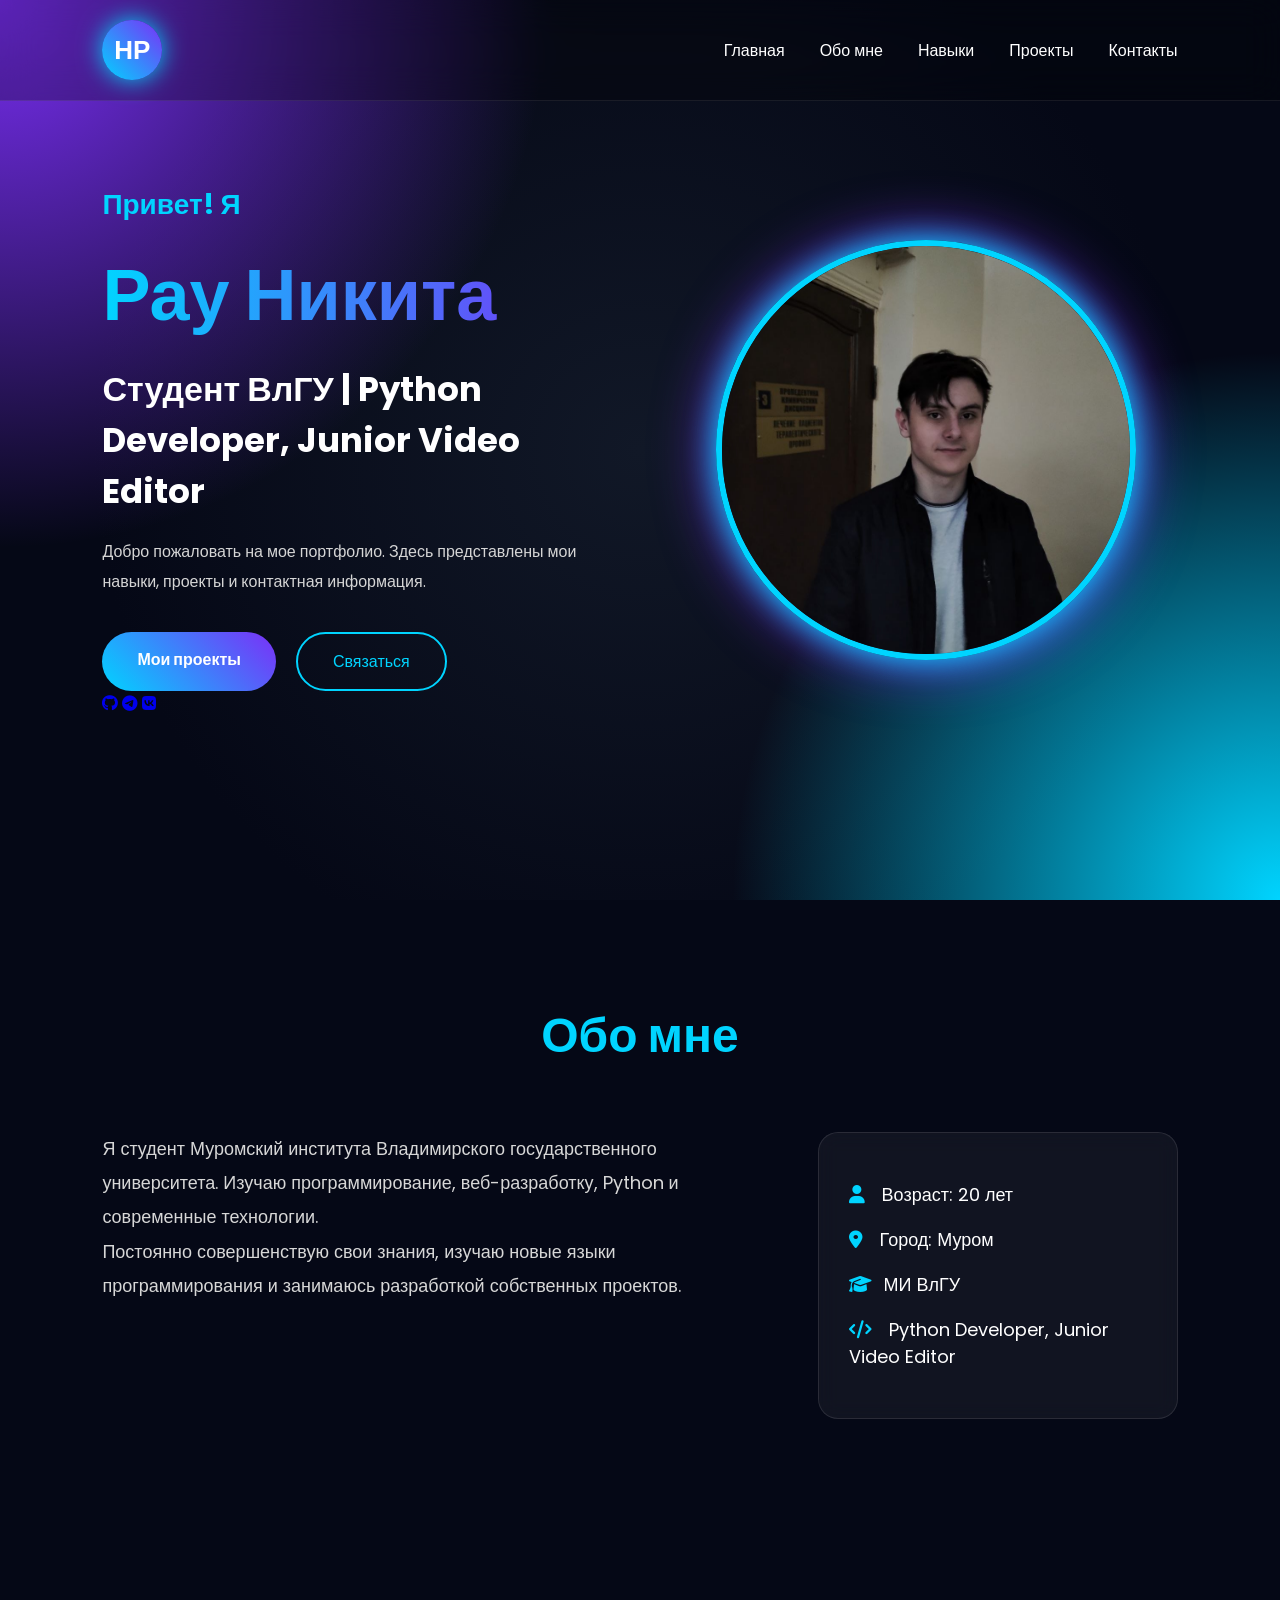
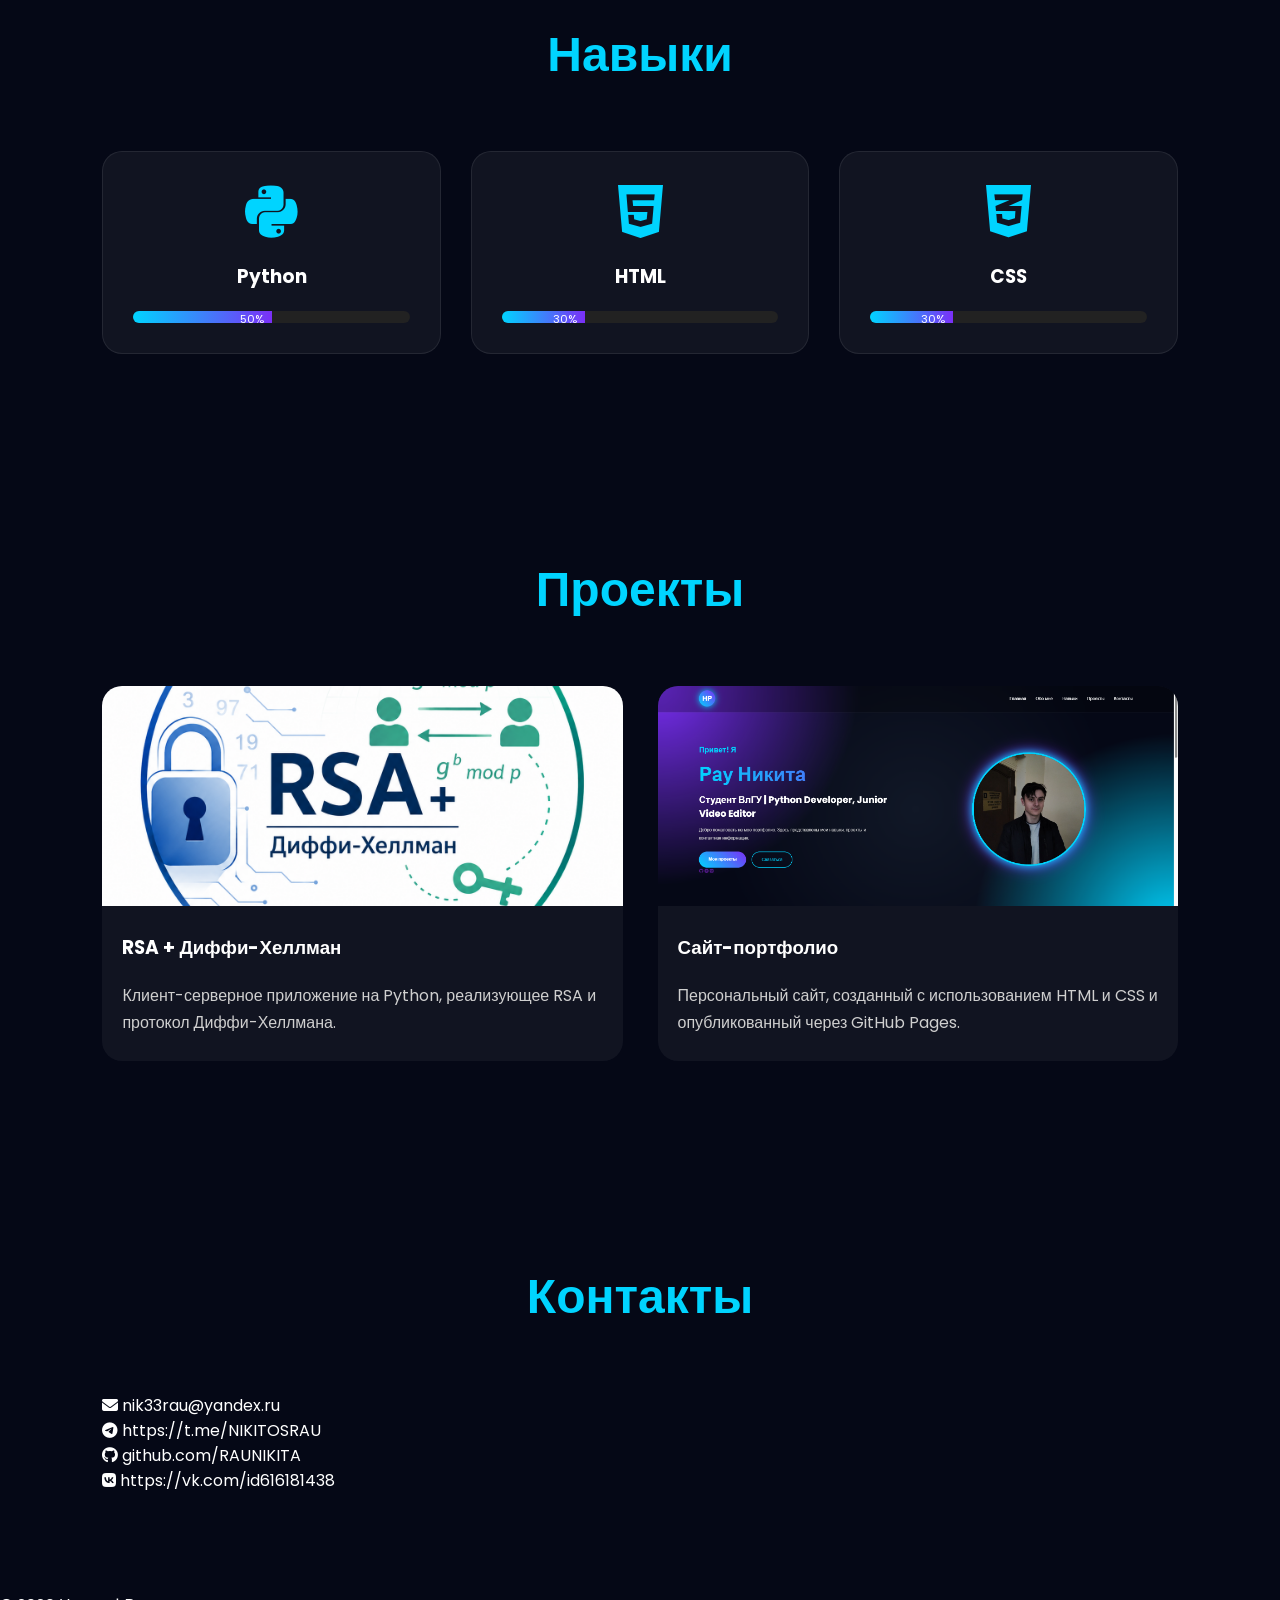
==== index.html @ 82c47138 "Add files via upload" ====
<!DOCTYPE html>
<html lang="ru">

<head>
    <meta charset="UTF-8">
    <meta name="viewport" content="width=device-width, initial-scale=1.0">
    <title>Моё портфолио</title>

    <!-- CSS -->
    <link rel="stylesheet" href="style.css">

    <!-- Иконки -->
    <link rel="stylesheet"
        href="https://cdnjs.cloudflare.com/ajax/libs/font-awesome/6.5.2/css/all.min.css">
</head>

<body>

    <!-- =================== Шапка =================== -->

    <header>

        <div class="logo">
            <span>НР</span>
        </div>

        <nav>

            <a href="#home">Главная</a>
            <a href="#about">Обо мне</a>
            <a href="#skills">Навыки</a>
            <a href="#projects">Проекты</a>
            <a href="#contacts">Контакты</a>

        </nav>

    </header>


    <!-- =================== Главная =================== -->

    <section class="hero" id="home">

        <div class="hero-text">

            <h3>Привет! Я</h3>

            <h1>Рау Никита</h1>

            <h2>Студент ВлГУ | Python Developer, Junior Video Editor</h2>

            <p>

                Добро пожаловать на мое портфолио.

                Здесь представлены мои навыки,

                проекты и контактная информация.

            </p>

            <div class="buttons">

                <a href="#projects" class="btn">Мои проекты</a>

                <a href="#contacts" class="btn2">Связаться</a>

            </div>

            <div class="social">

                <a href="https://github.com/RAUNIKITA"><i class="fab fa-github"></i></a>

                <a href="https://t.me/NIKITOSRAU"><i class="fab fa-telegram"></i></a>

                <a href="https://vk.com/id616181438"><i class="fab fa-vk"></i></a>

            </div>

        </div>


        <div class="hero-image">

            <img src="logo1.jpg" alt="Фото">

        </div>

    </section>



    <!-- =================== ОБО МНЕ =================== -->

    <section id="about">

        <h2 class="title">Обо мне</h2>

        <div class="about">

            <div class="about-text">

                <p>

                    Я студент Муромский института Владимирского государственного университета.

                    Изучаю программирование, веб-разработку,

                    Python и современные технологии.

                </p>

                <p>

                    Постоянно совершенствую свои знания,

                    изучаю новые языки программирования

                    и занимаюсь разработкой собственных проектов.

                </p>

            </div>


            <div class="info">

                <div><i class="fa-solid fa-user"></i> Возраст: 20 лет</div>

                <div><i class="fa-solid fa-location-dot"></i> Город: Муром</div>

                <div><i class="fa-solid fa-graduation-cap"></i>МИ ВлГУ</div>

                <div><i class="fa-solid fa-code"></i> Python Developer, Junior Video Editor</div>

            </div>

        </div>

    </section>



    <!-- =================== НАВЫКИ =================== -->

    <section id="skills">

        <h2 class="title">Навыки</h2>

        <div class="skills">

            <div class="card">

                <i class="fab fa-python"></i>

                <h3>Python</h3>

                <div class="progress">

                    <div style="width:50%">50%</div>

                </div>

            </div>

            <div class="card">

                <i class="fab fa-html5"></i>

                <h3>HTML</h3>

                <div class="progress">

                    <div style="width:30%">30%</div>

                </div>

            </div>

            <div class="card">

                <i class="fab fa-css3-alt"></i>

                <h3>CSS</h3>

                <div class="progress">

                    <div style="width:30%">30%</div>

                </div>


    </section>



    <!-- =================== ПРОЕКТЫ =================== -->

    <section id="projects">

        <h2 class="title">Проекты</h2>

        <div class="projects">

            <div class="project">

                <img src="logo3.png">

                <h3>RSA + Диффи-Хеллман</h3>

                <p>

                    Клиент-серверное приложение на Python,

                    реализующее RSA и протокол

                    Диффи-Хеллмана.

                </p>

            </div>

            <div class="project">

                <img src="logo2.PNG">

                <h3>Сайт-портфолио</h3>

                <p>

                    Персональный сайт, созданный
                    с использованием HTML и CSS
                    и опубликованный через GitHub Pages.

                </p>

            

            </div>

        </div>

    </section>



    <!-- =================== КОНТАКТЫ =================== -->

    <section id="contacts">

        <h2 class="title">Контакты</h2>

        <div class="contacts">

            <div>

                <i class="fas fa-envelope"></i>

                nik33rau@yandex.ru

            </div>

            <div>

                <i class="fab fa-telegram"></i>

                https://t.me/NIKITOSRAU

            </div>

            <div>

                <i class="fab fa-github"></i>

                github.com/RAUNIKITA

            </div>

            <div>

                <i class="fab fa-vk"></i>

                https://vk.com/id616181438

            </div>

        </div>

    </section>



    <!-- =================== Footer =================== -->

    <footer>

        © 2026 Никита | Все права защищены

    </footer>

    <script src="script.js"></script>

</body>

</html>
---- style.css ----
/* ========================= */
/* Google Fonts */
/* ========================= */

@import url('https://fonts.googleapis.com/css2?family=Poppins:wght@300;400;500;600;700;800&display=swap');

*{
    margin:0;
    padding:0;
    box-sizing:border-box;
    scroll-behavior:smooth;
    font-family:'Poppins',sans-serif;
}

body{

    background:#050816;

    color:white;

    overflow-x:hidden;

}

/* ========================= */
/* Фон */
/* ========================= */

body::before{

    content:"";

    position:fixed;

    top:0;
    left:0;

    width:100%;
    height:100%;

    background:
    radial-gradient(circle at top left,#7b2ff7 0%,transparent 35%),
    radial-gradient(circle at bottom right,#00d4ff 0%,transparent 35%),
    radial-gradient(circle at center,#111827 0%,#050816 70%);

    z-index:-2;

}

body::after{

    content:"";

    position:fixed;

    width:100%;
    height:100%;

    background-image:

    radial-gradient(rgba(255,255,255,.12) 1px,transparent 1px);

    background-size:35px 35px;

    opacity:.25;

    z-index:-1;

}

/* ========================= */
/* HEADER */
/* ========================= */

header{

    position:fixed;

    top:0;

    left:0;

    width:100%;

    padding:20px 8%;

    display:flex;

    justify-content:space-between;

    align-items:center;

    backdrop-filter:blur(18px);

    background:rgba(0,0,0,.25);

    border-bottom:1px solid rgba(255,255,255,.08);

    z-index:1000;

}

.logo{

    width:60px;

    height:60px;

    border-radius:50%;

    display:flex;

    justify-content:center;

    align-items:center;

    background:linear-gradient(45deg,#00d4ff,#7b2ff7);

    font-size:26px;

    font-weight:bold;

    box-shadow:0 0 25px #00d4ff;

}

nav{

    display:flex;

    gap:35px;

}

nav a{

    text-decoration:none;

    color:white;

    font-weight:500;

    transition:.4s;

}

nav a:hover{

    color:#00d4ff;

}

/* ========================= */
/* HERO */
/* ========================= */

.hero{

    min-height:100vh;

    display:flex;

    justify-content:space-between;

    align-items:center;

    padding:130px 8%;

    gap:70px;

}

.hero-text{

    flex:1;

}

.hero h3{

    color:#00d4ff;

    font-size:28px;

}

.hero h1{

    font-size:72px;

    margin:15px 0;

    background:linear-gradient(90deg,#00d4ff,#7b2ff7);

    -webkit-background-clip:text;

    -webkit-text-fill-color:transparent;

}

.hero h2{

    font-size:34px;

    margin-bottom:20px;

}

.hero p{

    line-height:1.9;

    color:#d5d5d5;

    max-width:620px;

}

/* ========================= */
/* КНОПКИ */
/* ========================= */

.buttons{

    margin-top:35px;

    display:flex;

    gap:20px;

}

.btn{

    text-decoration:none;

    padding:15px 35px;

    border-radius:35px;

    background:linear-gradient(45deg,#00d4ff,#7b2ff7);

    color:white;

    font-weight:bold;

    transition:.4s;

}

.btn:hover{

    transform:translateY(-5px);

    box-shadow:0 0 25px #00d4ff;

}

.btn2{

    text-decoration:none;

    padding:15px 35px;

    border-radius:35px;

    border:2px solid #00d4ff;

    color:#00d4ff;

    transition:.4s;

}

.btn2:hover{

    background:#00d4ff;

    color:black;

}
/* ========================= */
/* Фото */
/* ========================= */

.hero-image{

    flex:1;

    display:flex;

    justify-content:center;

    align-items:center;

}

.hero-image img{

    width:420px;

    height:420px;

    object-fit:cover;

    border-radius:50%;

    border:6px solid #00d4ff;

    box-shadow:
        0 0 30px #00d4ff,
        0 0 60px #7b2ff7;

    animation:float 4s ease-in-out infinite;

}

@keyframes float{

    0%{
        transform:translateY(0px);
    }

    50%{
        transform:translateY(-20px);
    }

    100%{
        transform:translateY(0px);
    }

}


/* ========================= */
/* Заголовки */
/* ========================= */

section{

    padding:100px 8%;

}

.title{

    text-align:center;

    font-size:48px;

    margin-bottom:60px;

    color:#00d4ff;

}


/* ========================= */
/* Обо мне */
/* ========================= */

.about{

    display:flex;

    justify-content:space-between;

    align-items:flex-start;

    gap:60px;

    flex-wrap:wrap;

}

.about-text{

    flex:1;

    font-size:18px;

    line-height:1.9;

    color:#d7d7d7;

}

.info{

    width:360px;

    background:rgba(255,255,255,.05);

    padding:30px;

    border-radius:20px;

    border:1px solid rgba(255,255,255,.1);

    backdrop-filter:blur(10px);

}

.info div{

    margin:18px 0;

    font-size:18px;

}

.info i{

    color:#00d4ff;

    margin-right:12px;

}


/* ========================= */
/* Навыки */
/* ========================= */

.skills{

    display:grid;

    grid-template-columns:repeat(auto-fit,minmax(250px,1fr));

    gap:30px;

}

.card{

    background:rgba(255,255,255,.05);

    border-radius:20px;

    padding:30px;

    text-align:center;

    transition:.4s;

    border:1px solid rgba(255,255,255,.08);

}

.card:hover{

    transform:translateY(-12px);

    box-shadow:0 0 25px #00d4ff;

}

.card i{

    font-size:60px;

    color:#00d4ff;

    margin-bottom:20px;

}

.card h3{

    margin-bottom:20px;

}

.progress{

    background:#222;

    height:12px;

    border-radius:20px;

    overflow:hidden;

}

.progress div{

    height:100%;

    background:linear-gradient(90deg,#00d4ff,#7b2ff7);

    text-align:right;

    color:white;

    font-size:11px;

    padding-right:8px;

}


/* ========================= */
/* Проекты */
/* ========================= */

.projects{

    display:grid;

    grid-template-columns:repeat(auto-fit,minmax(320px,1fr));

    gap:35px;

}

.project{

    background:rgba(255,255,255,.05);

    border-radius:20px;

    overflow:hidden;

    transition:.4s;

}

.project:hover{

    transform:translateY(-10px);

    box-shadow:0 0 30px #7b2ff7;

}

.project img{

    width:100%;

    height:220px;

    object-fit:cover;

}

.project h3{

    padding:20px;

}

.project p{

    padding:0 20px 25px;

    color:#cfcfcf;

    line-height:1.7;

}
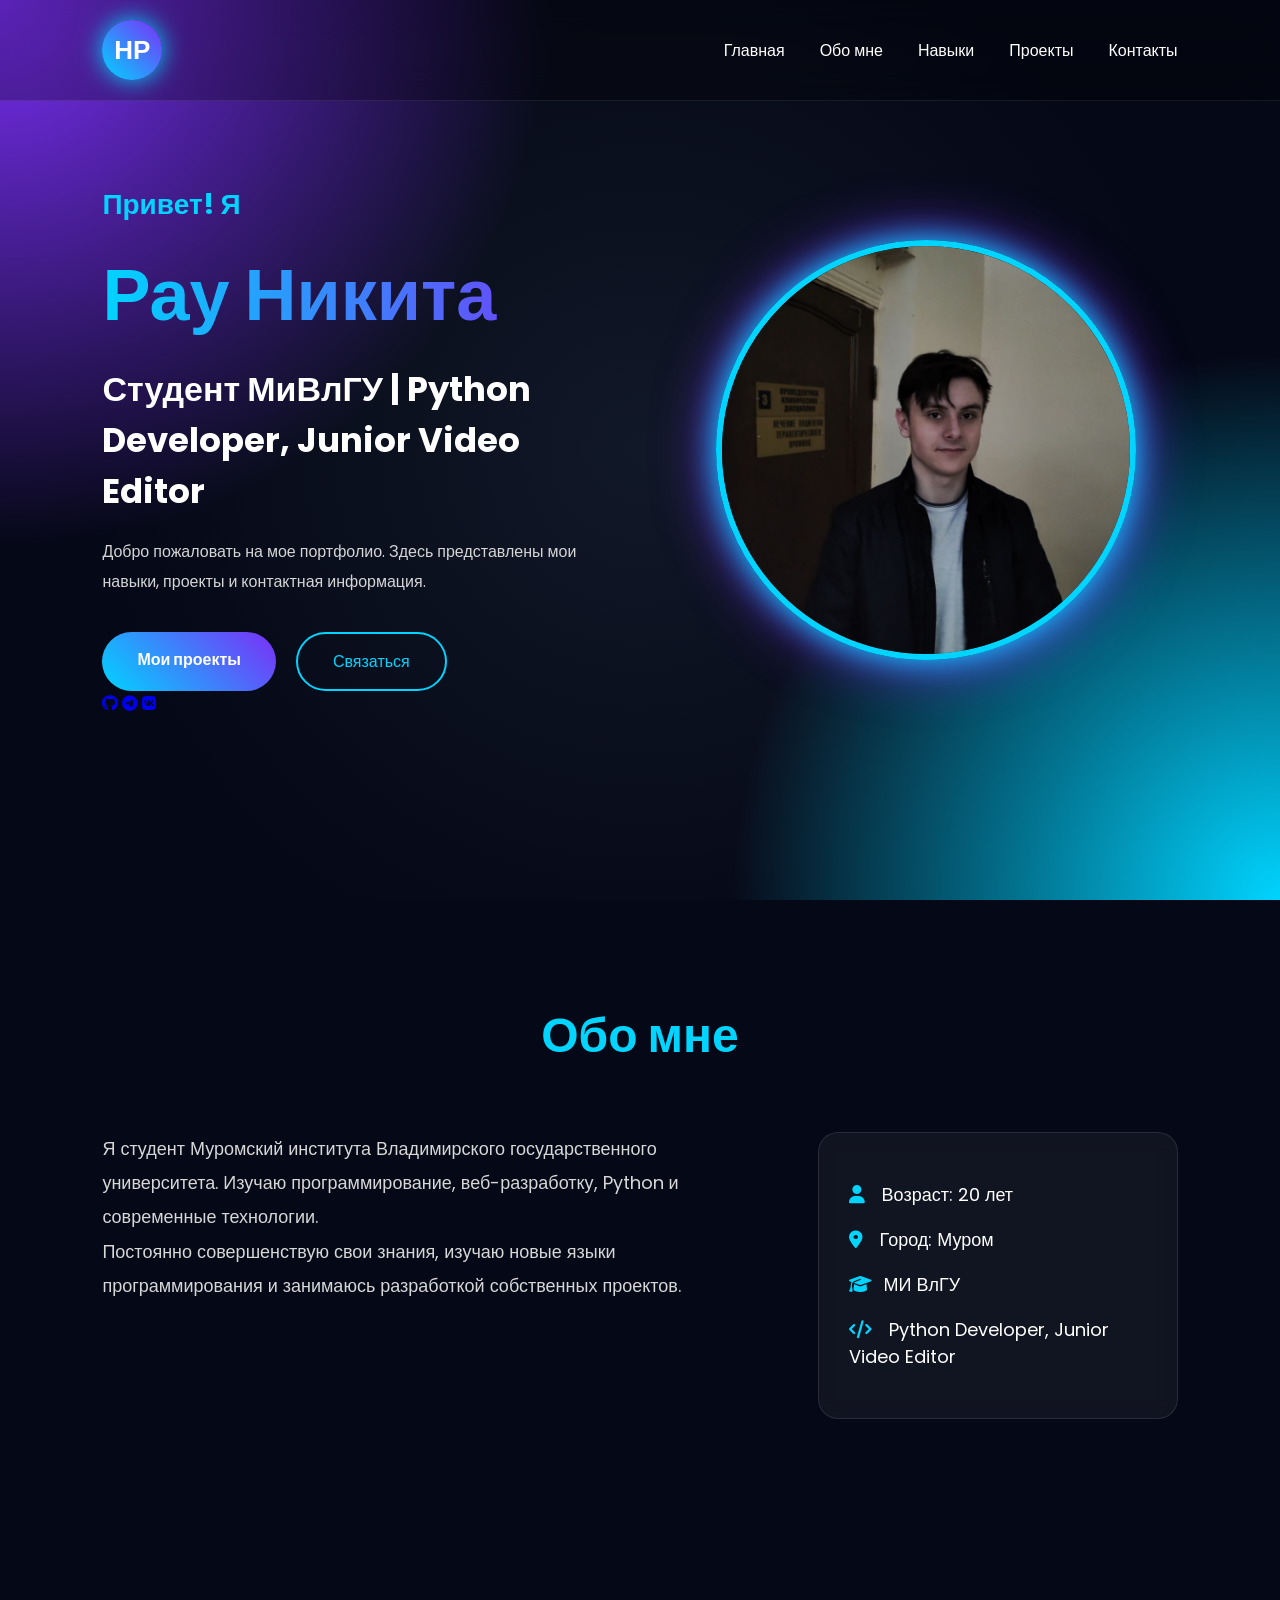
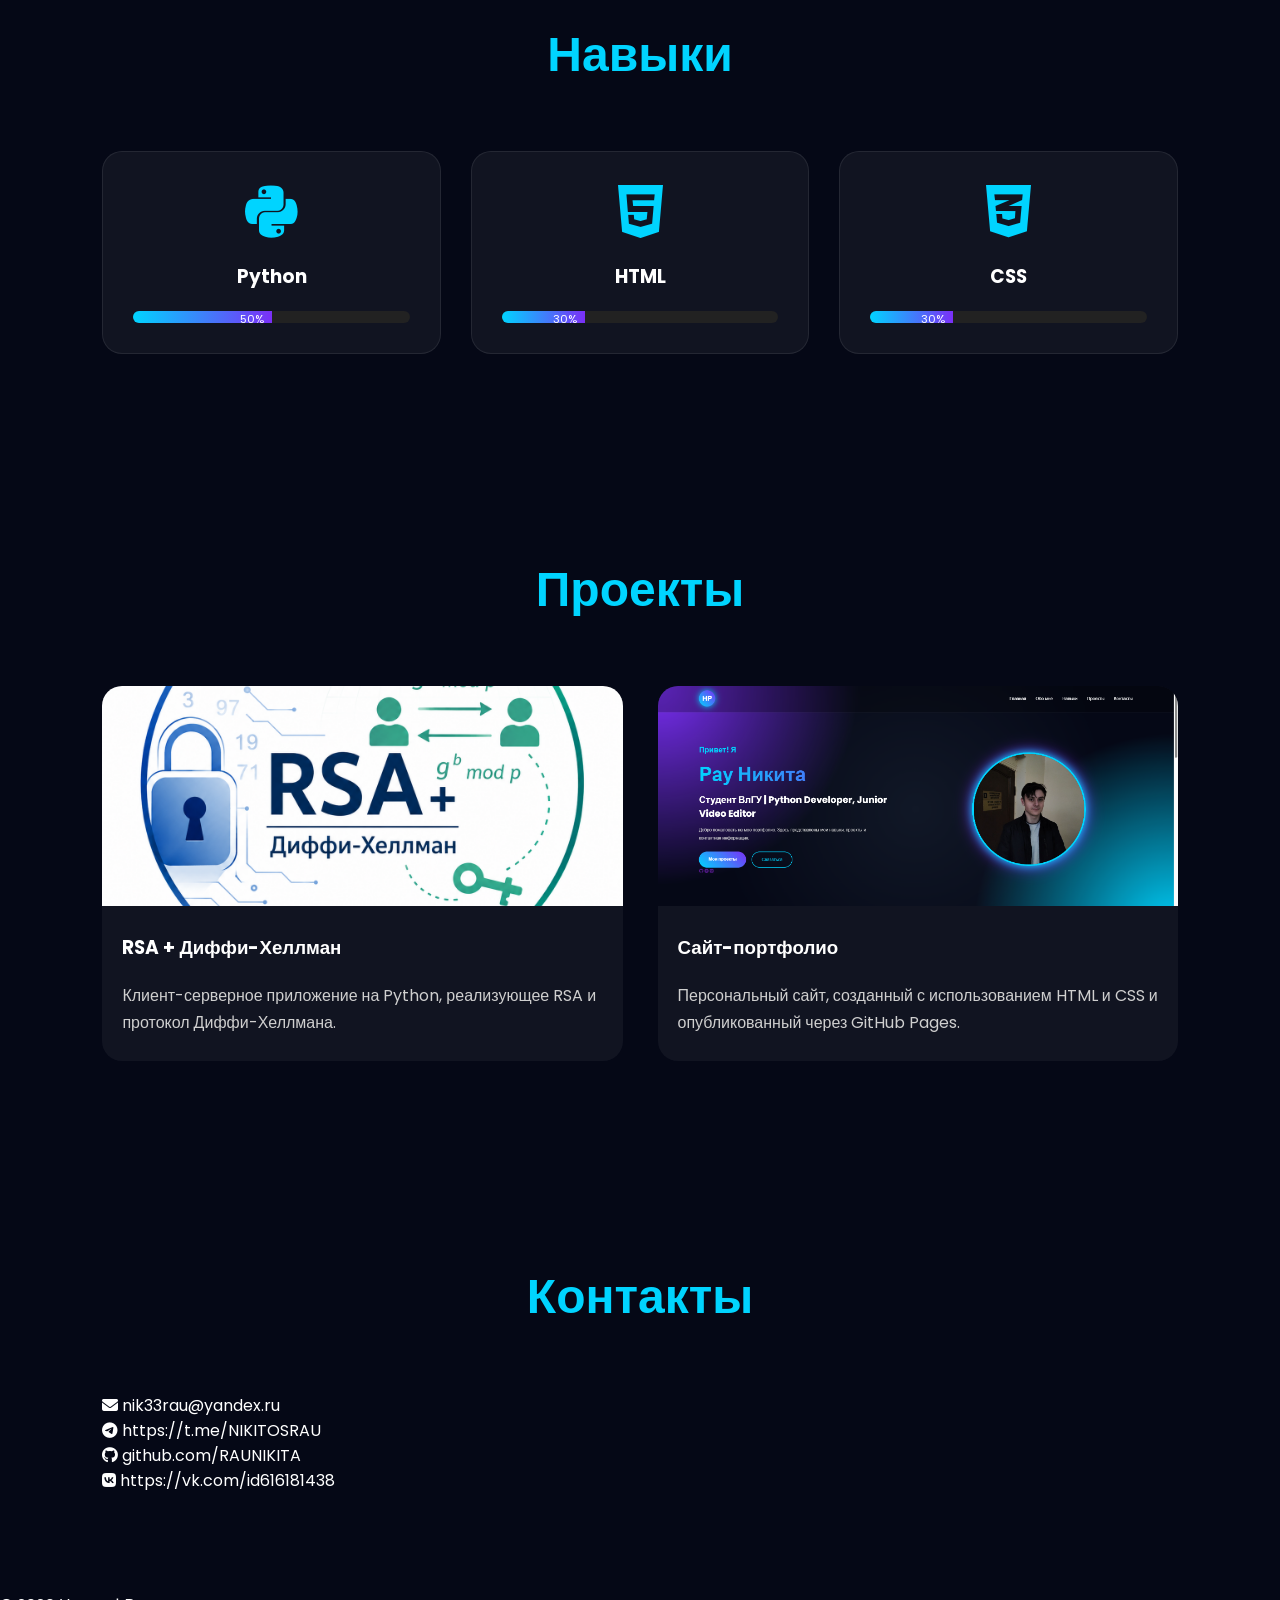
==== commit ec8a815b: "Update index.html" ====
--- a/index.html
+++ b/index.html
@@ -47,7 +47,7 @@
 
             <h1>Рау Никита</h1>
 
-            <h2>Студент ВлГУ | Python Developer, Junior Video Editor</h2>
+            <h2>Студент МиВлГУ | Python Developer, Junior Video Editor</h2>
 
             <p>
 
@@ -302,4 +302,4 @@
 
 </body>
 
-</html>+</html>
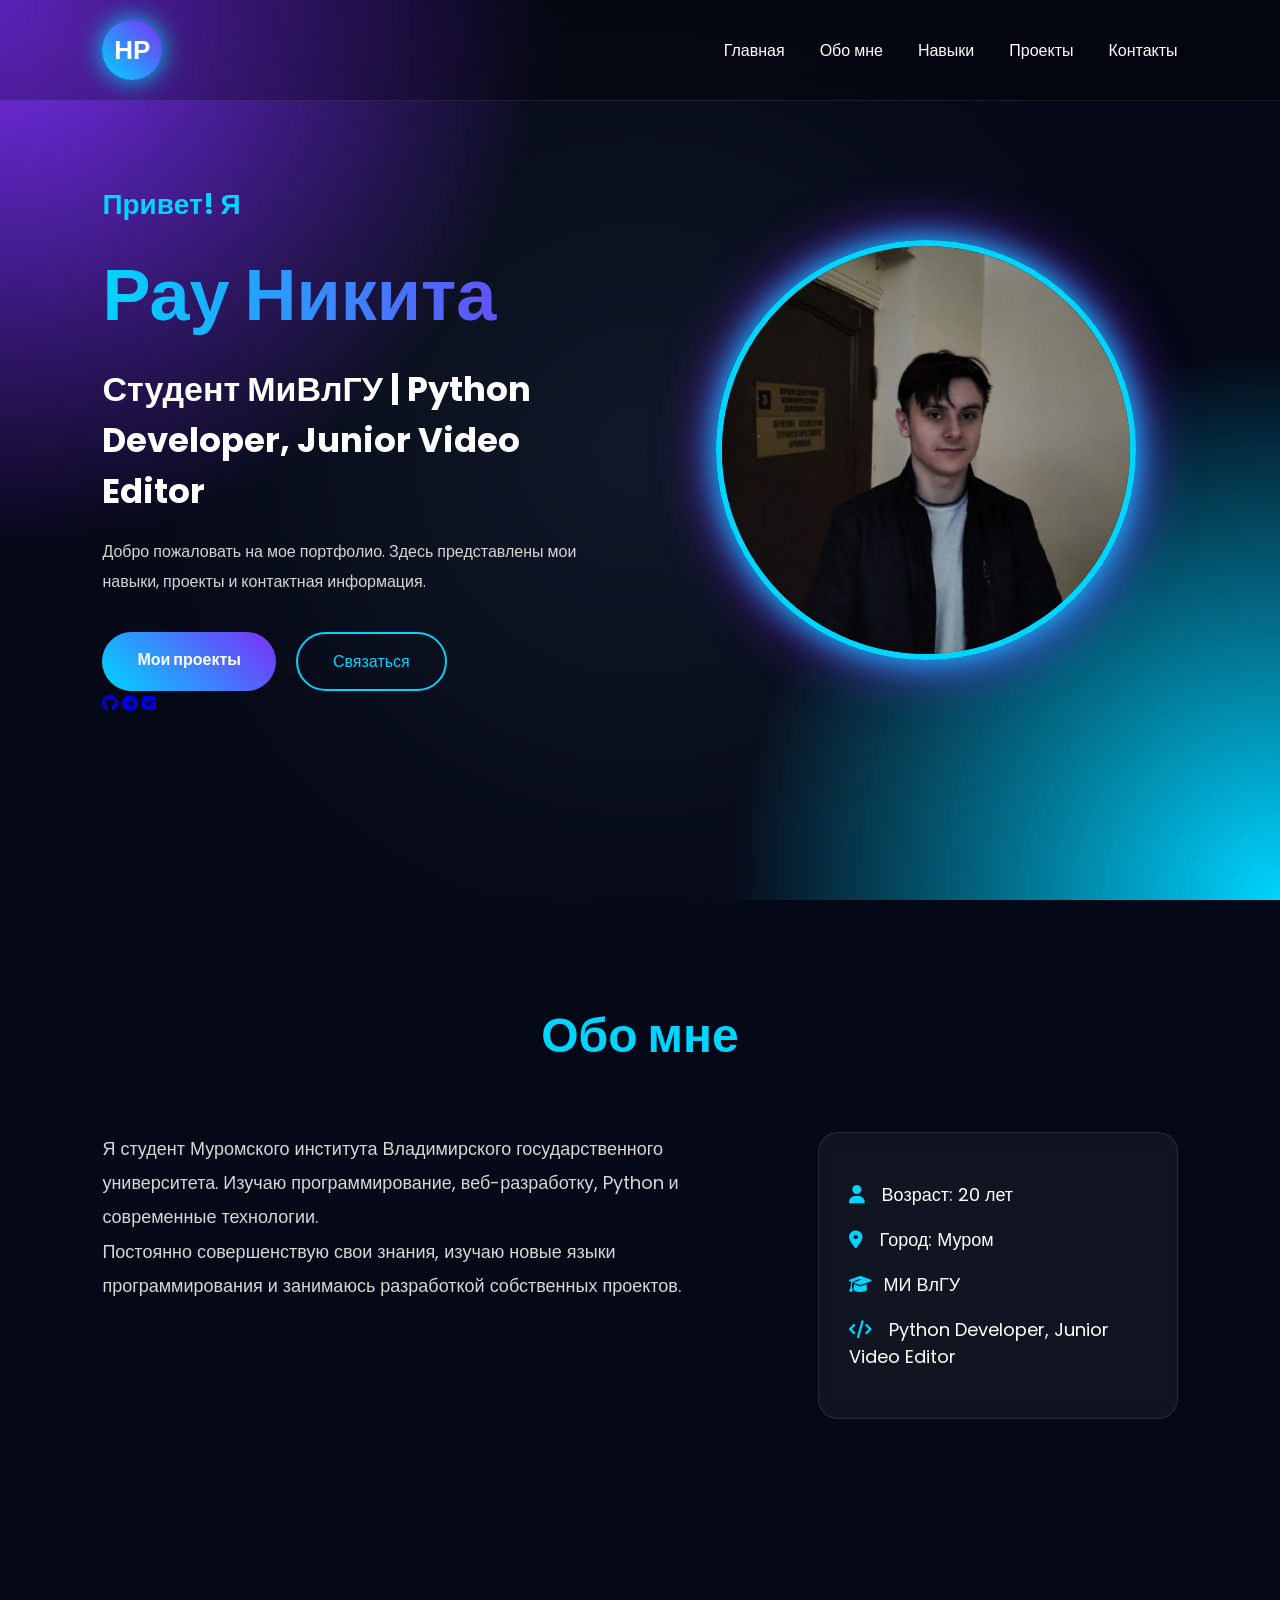
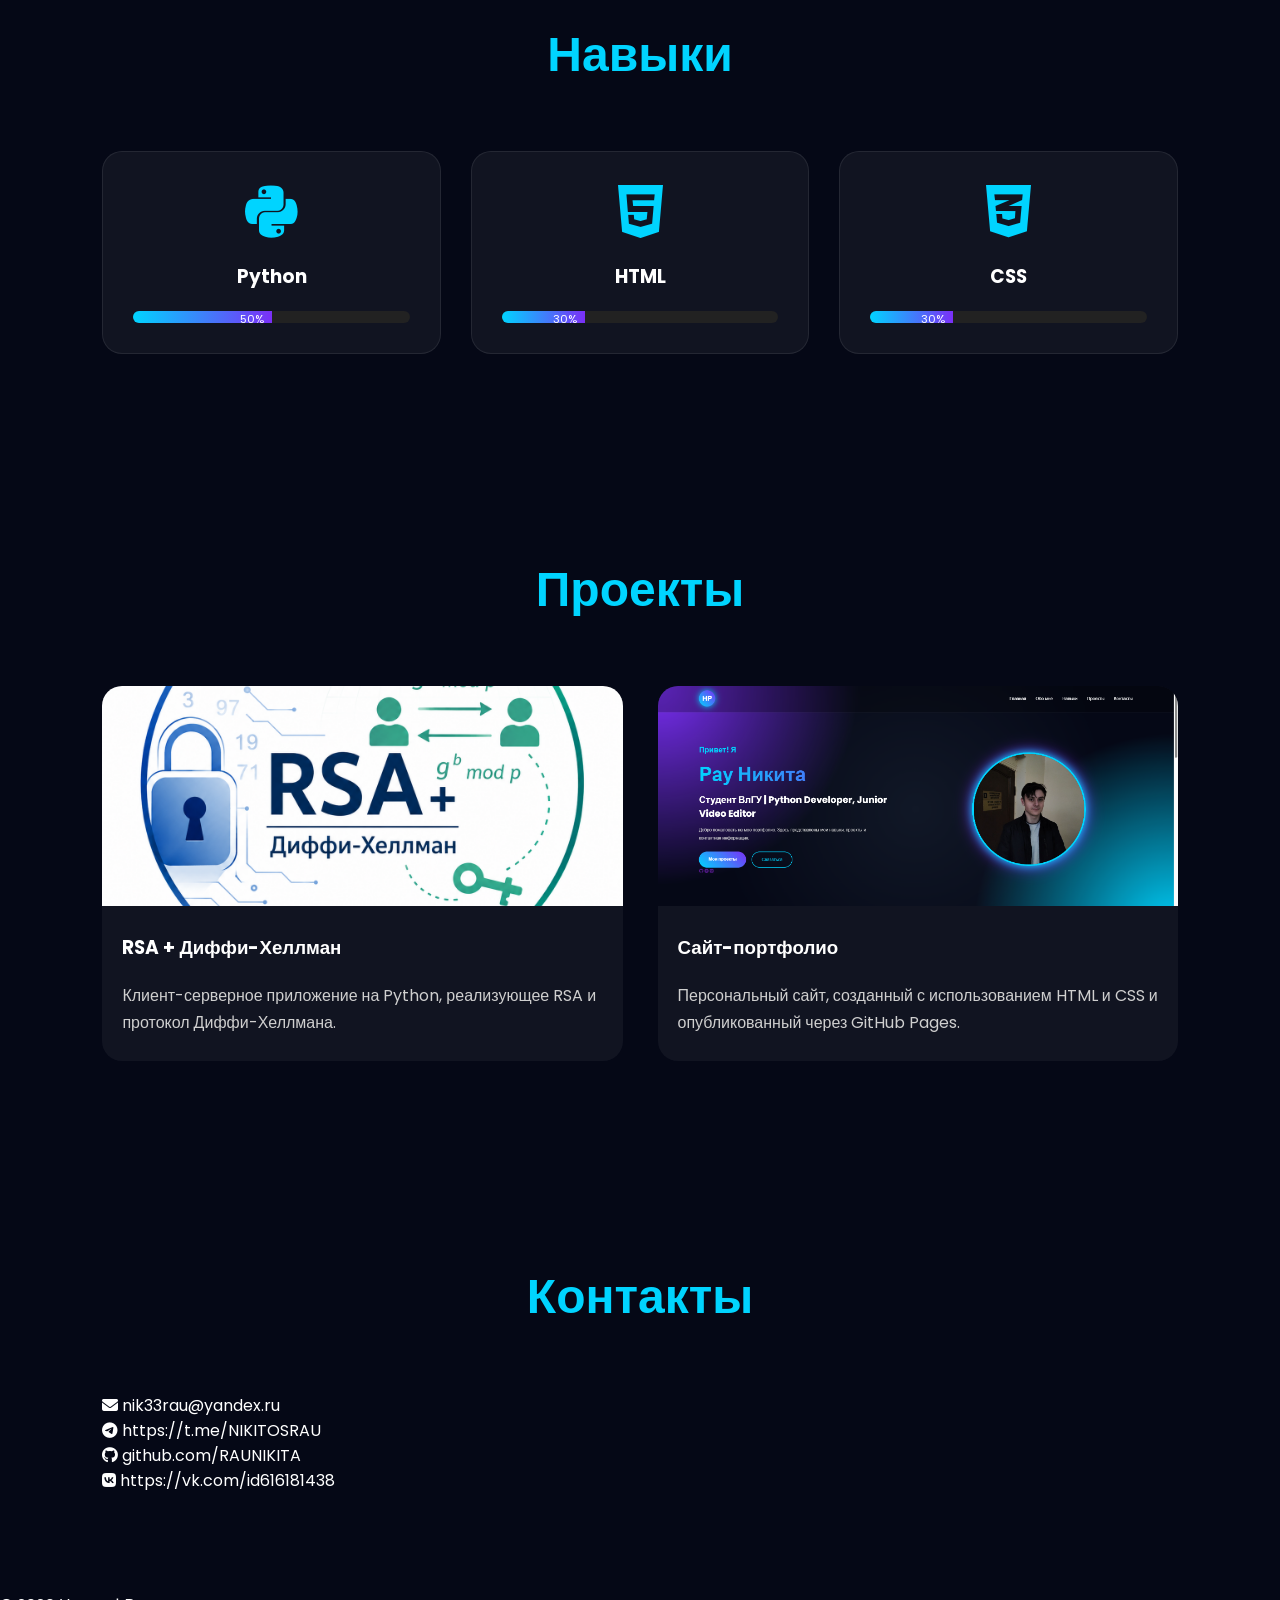
==== commit cd1b6999: "Update index.html" ====
--- a/index.html
+++ b/index.html
@@ -102,7 +102,7 @@
 
                 <p>
 
-                    Я студент Муромский института Владимирского государственного университета.
+                    Я студент Муромского института Владимирского государственного университета.
 
                     Изучаю программирование, веб-разработку,
 
